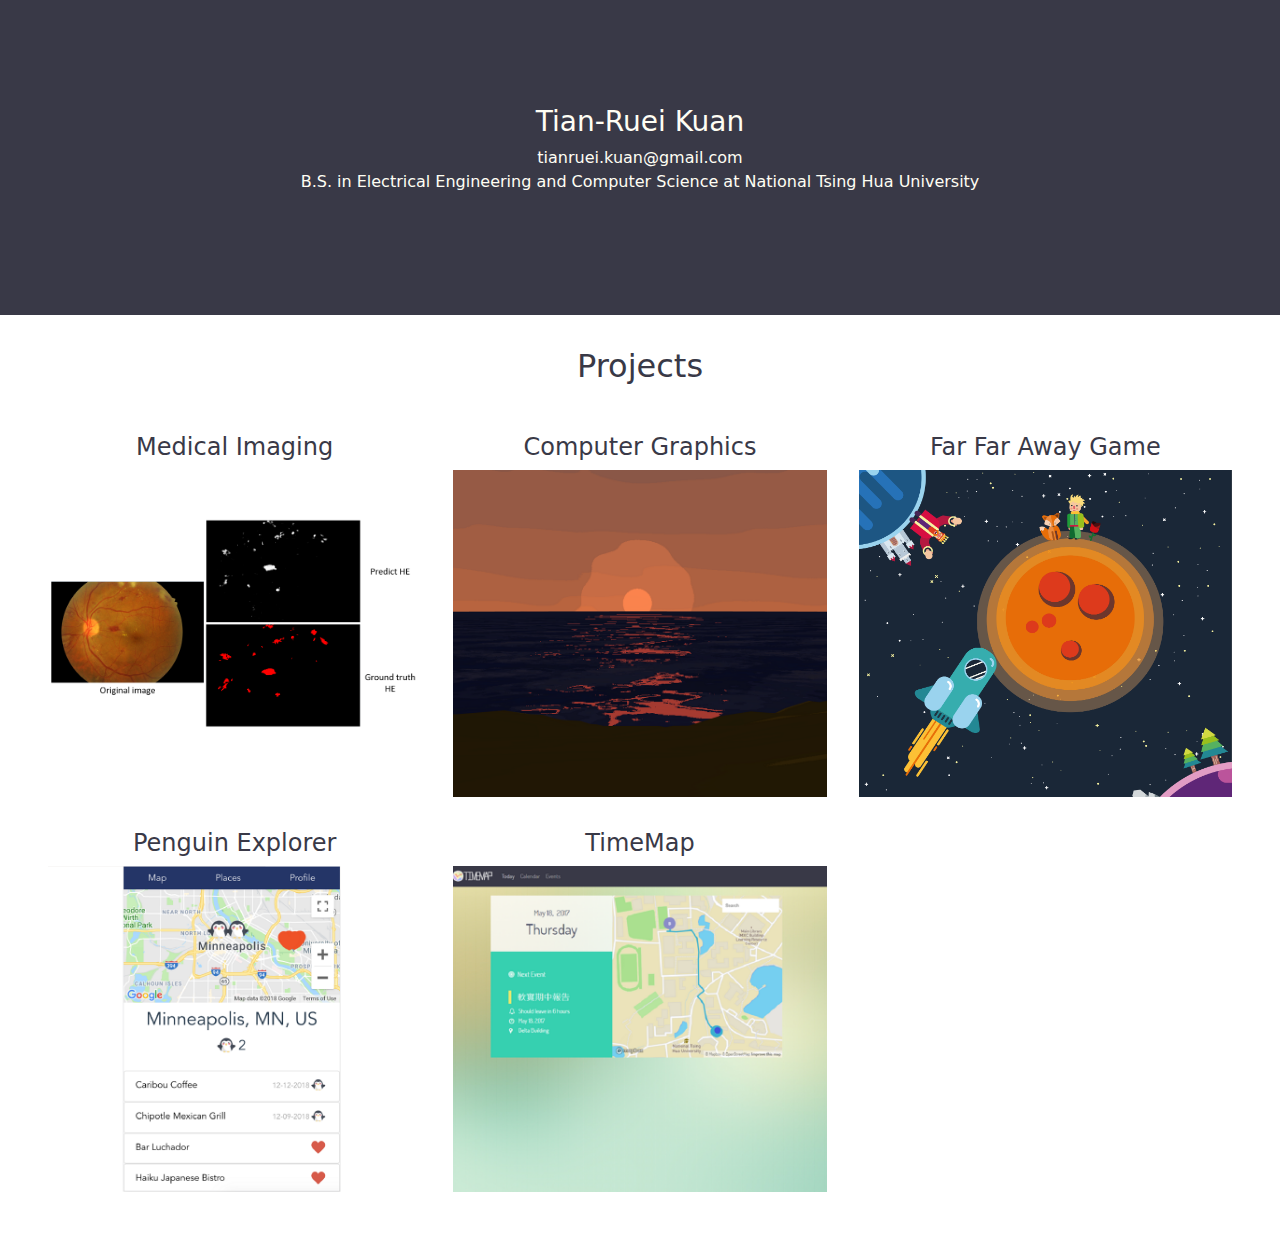
==== index.html @ 9412c103 "Add timemap link to github repo." ====
<!DOCTYPE html>
<html lang="en">

<head>
    <meta charset="UTF-8">
    <meta name="viewport" content="width=device-width, initial-scale=1.0">
    <meta http-equiv="X-UA-Compatible" content="ie=edge">
    <!--Google Fonts-->
    <!--link href="https://fonts.googleapis.com/css?family=Open+Sans+Condensed:300i|Quicksand" rel="stylesheet"-->
    <!--Font Awesome-->
    <!--link rel="stylesheet" href="https://opensource.keycdn.com/fontawesome/4.7.0/font-awesome.min.css" integrity="sha384-dNpIIXE8U05kAbPhy3G1cz+yZmTzA6CY8Vg/u2L9xRnHjJiAK76m2BIEaSEV+/aU" crossorigin="anonymous">-->
    <!--Bootstrap-->
    <link rel="stylesheet" href="https://stackpath.bootstrapcdn.com/bootstrap/4.3.1/css/bootstrap.min.css" integrity="sha384-ggOyR0iXCbMQv3Xipma34MD+dH/1fQ784/j6cY/iJTQUOhcWr7x9JvoRxT2MZw1T" crossorigin="anonymous">
    <link rel="stylesheet" href="styles/main.css">
    <link rel="shortcut icon" type="image/x-icon" href="favicon.ico" />

    <meta name="theme-color" content="#393947">
    <title>Tian-Ruei Kuan</title>
</head>

<body>
    <!--jumbotron-->
    <div class="dark-bg jumbotron jumbotron-fluid d-flex align-items-center">
        <div class="container text-center">
            <div>
                <h3>Tian-Ruei Kuan</h3>
                <div>
                  <p>
                    tianruei.kuan@gmail.com
                    <br>
                    B.S. in Electrical Engineering and Computer Science at National Tsing Hua University
                  </p>
                </div>
            </div>
        </div>
    </div>

    <div class="container-fluid d-flex align-items-center justify-content-center p-4">
      <div class="row m-2">
        <div class="col-12 justify-content-center mb-4">
          <h2 class="text-center">Projects</h2>
        </div>
        <a class="my-card col-12 col-md-4  justify-content-center" href="./projects/medical-imaging.html">
          <h4 class="text-center">Medical Imaging</h4>
          <img class="img-fluid" src="./images/idrid.png" alt="image" width="100%">
        </a>
        <a class="my-card col-12 col-md-4 justify-content-center" href="https://sites.google.com/a/umn.edu/kuan0021-csci5607/final-project">
          <h4 class="text-center">Computer Graphics</h4>
          <img class="img-fluid" src="./images/sunset.png" alt="image" width="100%">
        </a>
        <a class="my-card col-12 col-md-4 justify-content-center" href="https://www.youtube.com/watch?v=YwEAovM2F74">
          <h4 class="text-center">Far Far Away Game</h4>
          <img class="img-fluid" src="./images/rocket.png" alt="image" width="100%">
        </a>
        <a class="my-card col-12 col-md-4 justify-content-center" href="https://module2penguin.firebaseapp.com/">
          <h4 class="text-center">Penguin Explorer</h4>
          <img class="img-fluid" src="./images/penguin.png" alt="image" width="100%">
        </a>
        <a class="my-card col-12 col-md-4 justify-content-center" href="https://github.com/TRKuan/timemap-webapp">
          <h4 class="text-center">TimeMap</h4>
          <img class="img-fluid" src="./images/timemap.png" alt="image" width="100%">
        </a>
      </div>
    </div>


    <!--scripts-->
    <!--Bootstrap-->
    <script src="https://code.jquery.com/jquery-3.3.1.slim.min.js" integrity="sha384-q8i/X+965DzO0rT7abK41JStQIAqVgRVzpbzo5smXKp4YfRvH+8abtTE1Pi6jizo" crossorigin="anonymous"></script>
    <script src="https://cdnjs.cloudflare.com/ajax/libs/popper.js/1.14.7/umd/popper.min.js" integrity="sha384-UO2eT0CpHqdSJQ6hJty5KVphtPhzWj9WO1clHTMGa3JDZwrnQq4sF86dIHNDz0W1" crossorigin="anonymous"></script>
    <script src="https://stackpath.bootstrapcdn.com/bootstrap/4.3.1/js/bootstrap.min.js" integrity="sha384-JjSmVgyd0p3pXB1rRibZUAYoIIy6OrQ6VrjIEaFf/nJGzIxFDsf4x0xIM+B07jRM" crossorigin="anonymous"></script>
</body>

</html>
---- styles/main.css ----
* {box-sizing: border-box;}
html, body {
  font-family: -apple-system, system-ui;
  height: 100%;
}
body{
  color: rgb(57, 57, 71);
  background-color: white;
}
.container-fluid{
  min-height: 65%;
  max-width: 1400px;
  padding: 0;
}
.dark-bg{
  background-color: rgb(57, 57, 71);
  color: rgb(255, 254, 244);
}
.light-bg{
  color: rgb(57, 57, 71);
  background-color: white;
}
/**Customized buttom**/
.btn-primary {
  background-color: rgb(57, 57, 71);
  color: rgb(255, 254, 244);
  border: rgb(57, 57, 71);
}
.btn-primary:hover, .btn-primary:focus{
  background-color: rgb(70, 70, 85);
  color: rgb(255, 254, 244);
}
.btn-primary:active{
  background: rgb(70, 70, 85);
  color: rgb(255, 254, 244);
}
.btn-secondary {
  background-color: rgb(255, 254, 244);
  color: rgb(57, 57, 71);
  border: rgb(255, 254, 244);
}
.btn-secondary:hover, .btn-secondary:focus{
  background-color: rgb(255, 255, 247);
  color: rgb(57, 57, 71);
}
.btn-secondary:active{
  background: rgb(255, 255, 247);
  color: rgb(57, 57, 71);
}
/**Jumbotron**/
.jumbotron{
  min-height: 35%;
  margin-bottom: 0;
}
.jumbotron div{
  word-wrap:break-word;
}

/**cards**/
.my-card {
  padding: 1rem;
  -webkit-transition: 0.5s;
  -moz-transition: 0.5s;
  -ms-transition: 0.5s;
  -o-transition: 0.5s;
  transition: 0.5s;
}
.my-card, .my-card:hover, .my-card:focus, .my-card:active {
      text-decoration: none;
      color: inherit;
 }
a.my-card:hover{
  opacity: 0.8
}
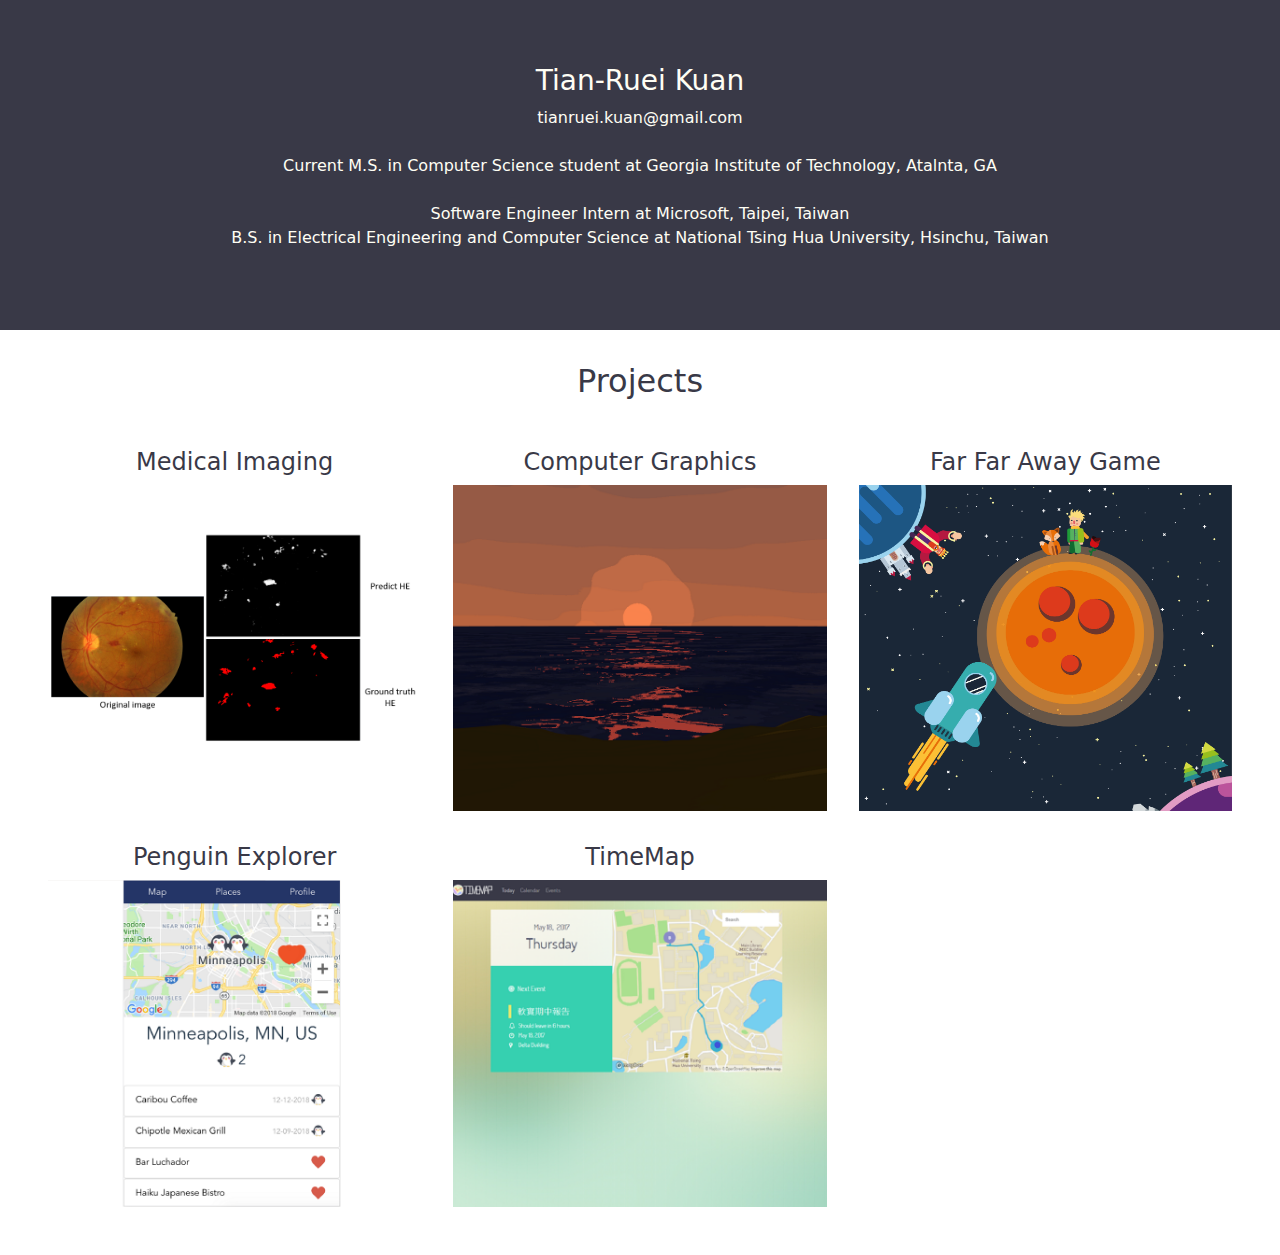
==== commit 8c731ad1: "Update profile" ====
--- a/index.html
+++ b/index.html
@@ -28,7 +28,13 @@
                   <p>
                     tianruei.kuan@gmail.com
                     <br>
-                    B.S. in Electrical Engineering and Computer Science at National Tsing Hua University
+                    <br>
+                    Current M.S. in Computer Science student at Georgia Institute of Technology, Atalnta, GA
+                    <br>
+                    <br>
+                    Software Engineer Intern at Microsoft, Taipei, Taiwan
+                    <br>
+                    B.S. in Electrical Engineering and Computer Science at National Tsing Hua University, Hsinchu, Taiwan
                   </p>
                 </div>
             </div>
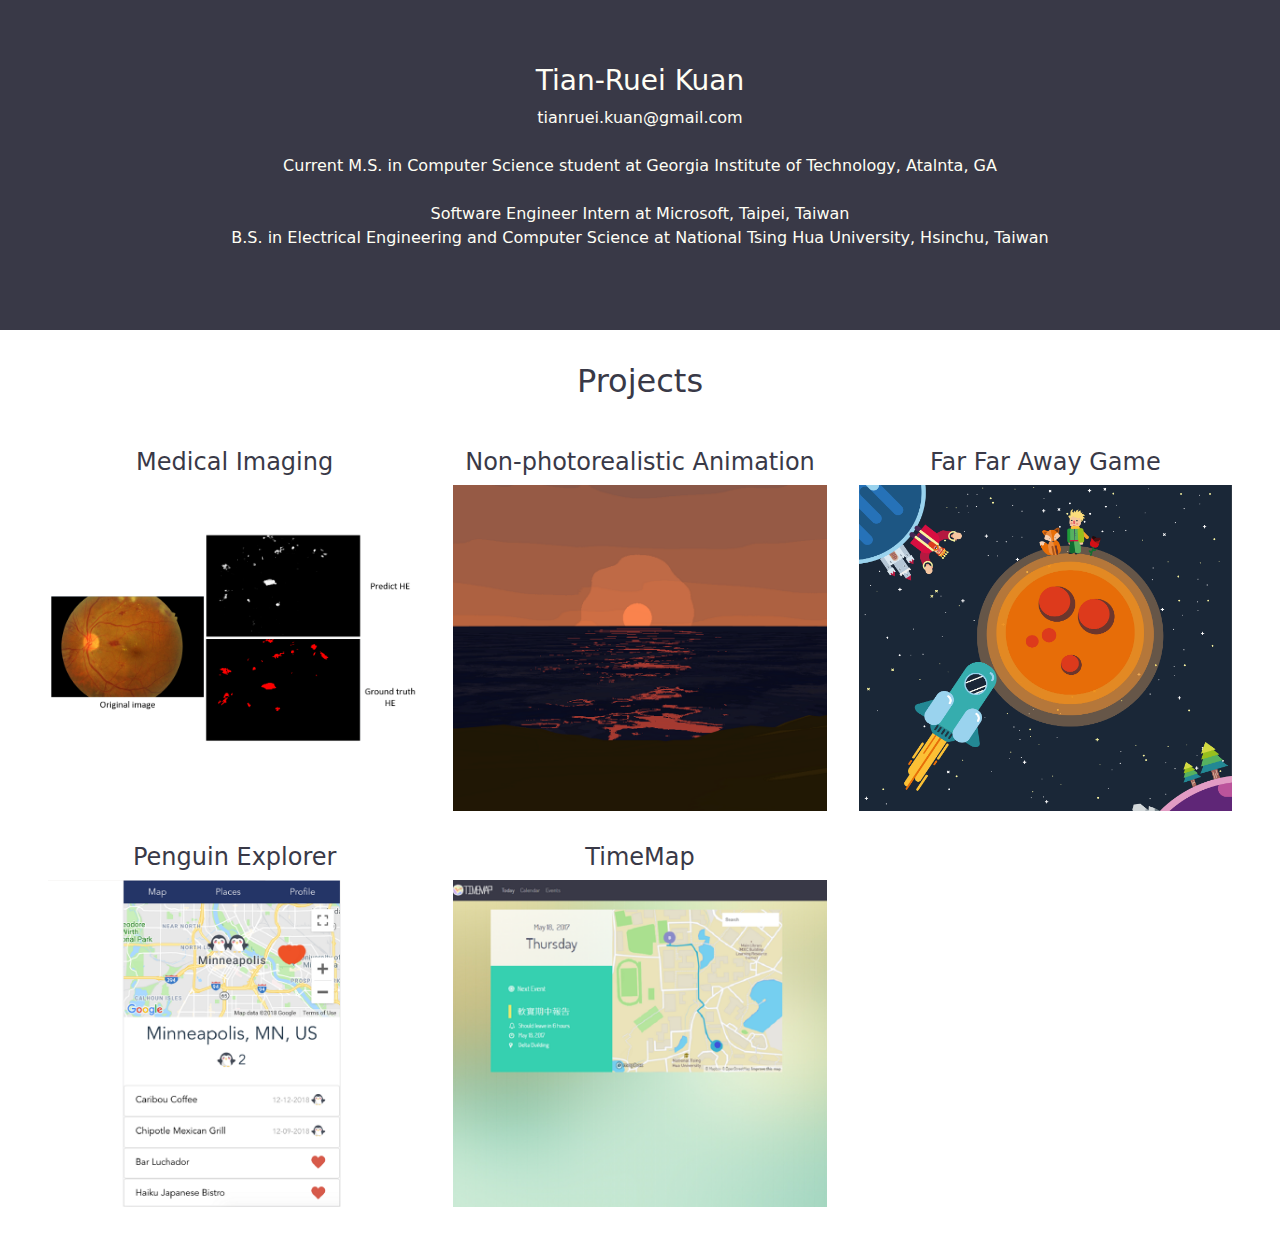
==== commit 7fd9557f: "Change Computer Graphics to Non-photorealistic Animation" ====
--- a/index.html
+++ b/index.html
@@ -51,7 +51,7 @@
           <img class="img-fluid" src="./images/idrid.png" alt="image" width="100%">
         </a>
         <a class="my-card col-12 col-md-4 justify-content-center" href="https://sites.google.com/a/umn.edu/kuan0021-csci5607/final-project">
-          <h4 class="text-center">Computer Graphics</h4>
+          <h4 class="text-center">Non-photorealistic Animation</h4>
           <img class="img-fluid" src="./images/sunset.png" alt="image" width="100%">
         </a>
         <a class="my-card col-12 col-md-4 justify-content-center" href="https://www.youtube.com/watch?v=YwEAovM2F74">
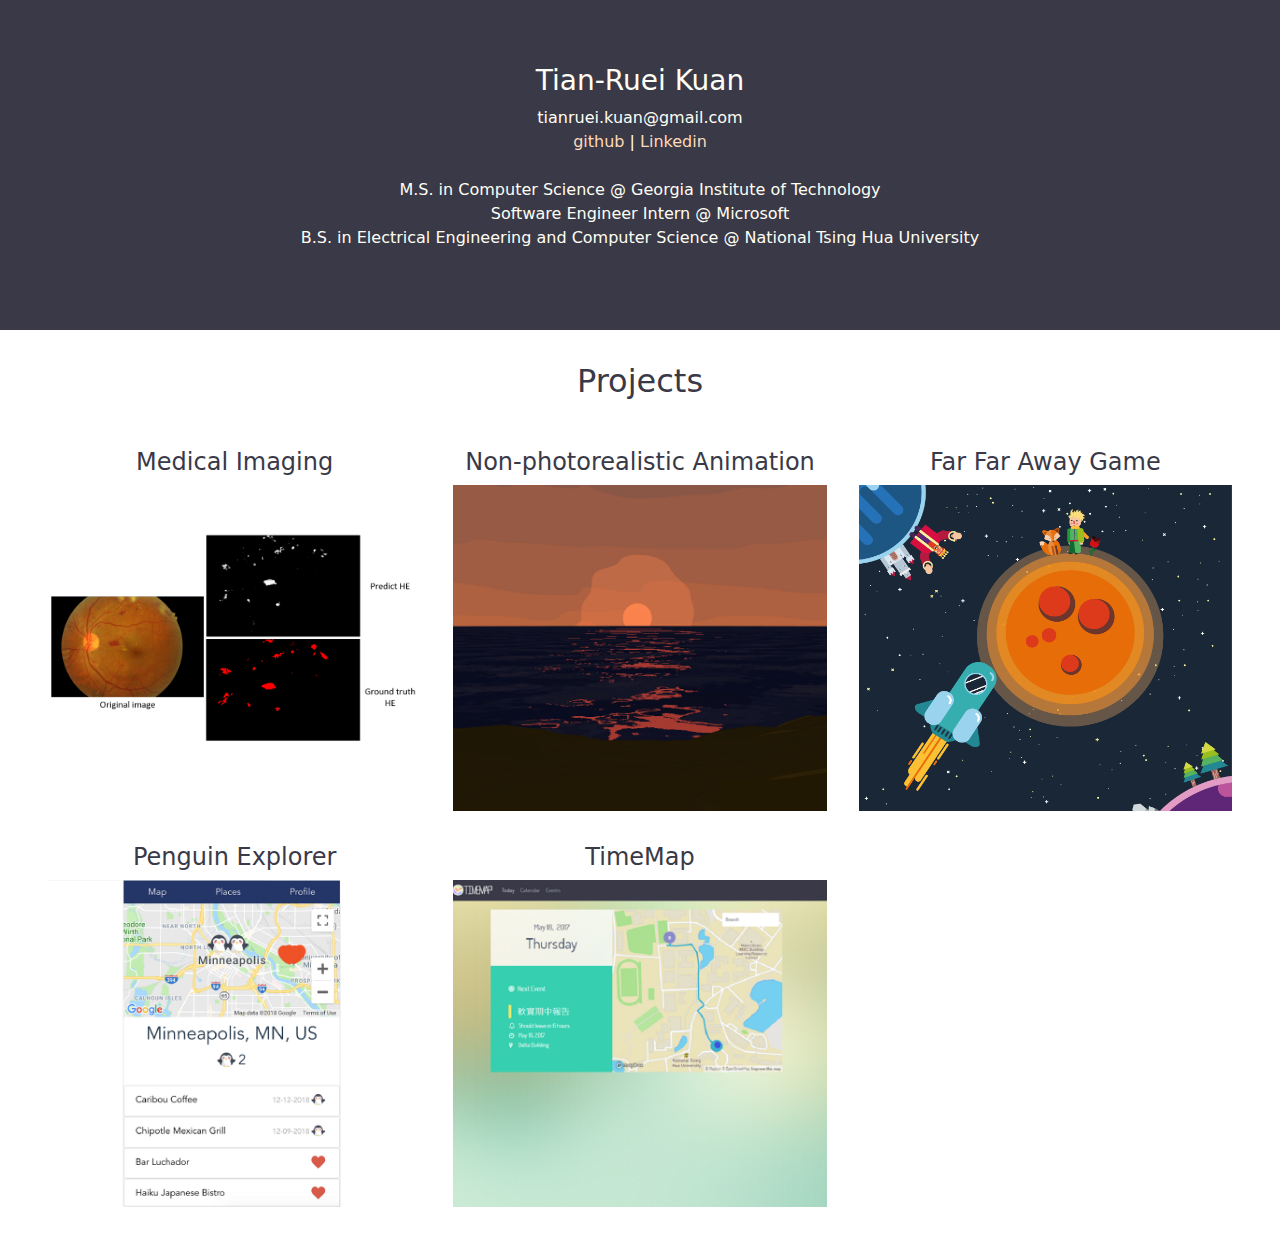
==== commit dd38e278: "Update jumbotron" ====
--- a/index.html
+++ b/index.html
@@ -28,13 +28,14 @@
                   <p>
                     tianruei.kuan@gmail.com
                     <br>
-                    <br>
-                    Current M.S. in Computer Science student at Georgia Institute of Technology, Atalnta, GA
+                    <a href="https://github.com/TRKuan">github</a> | <a href="https://www.linkedin.com/in/tian-ruei-kuan">Linkedin</a>  
                     <br>
                     <br>
-                    Software Engineer Intern at Microsoft, Taipei, Taiwan
+                    M.S. in Computer Science @ Georgia Institute of Technology
                     <br>
-                    B.S. in Electrical Engineering and Computer Science at National Tsing Hua University, Hsinchu, Taiwan
+                    Software Engineer Intern @ Microsoft
+                    <br>
+                    B.S. in Electrical Engineering and Computer Science @ National Tsing Hua University
                   </p>
                 </div>
             </div>
@@ -58,7 +59,7 @@
           <h4 class="text-center">Far Far Away Game</h4>
           <img class="img-fluid" src="./images/rocket.png" alt="image" width="100%">
         </a>
-        <a class="my-card col-12 col-md-4 justify-content-center" href="https://module2penguin.firebaseapp.com/">
+        <a class="my-card col-12 col-md-4 justify-content-center" href="https://github.com/TRKuan/penguin-explorer">
           <h4 class="text-center">Penguin Explorer</h4>
           <img class="img-fluid" src="./images/penguin.png" alt="image" width="100%">
         </a>
--- a/styles/main.css
+++ b/styles/main.css
@@ -55,6 +55,9 @@
 .jumbotron div{
   word-wrap:break-word;
 }
+.jumbotron a{
+  color:peachpuff;
+}
 
 /**cards**/
 .my-card {
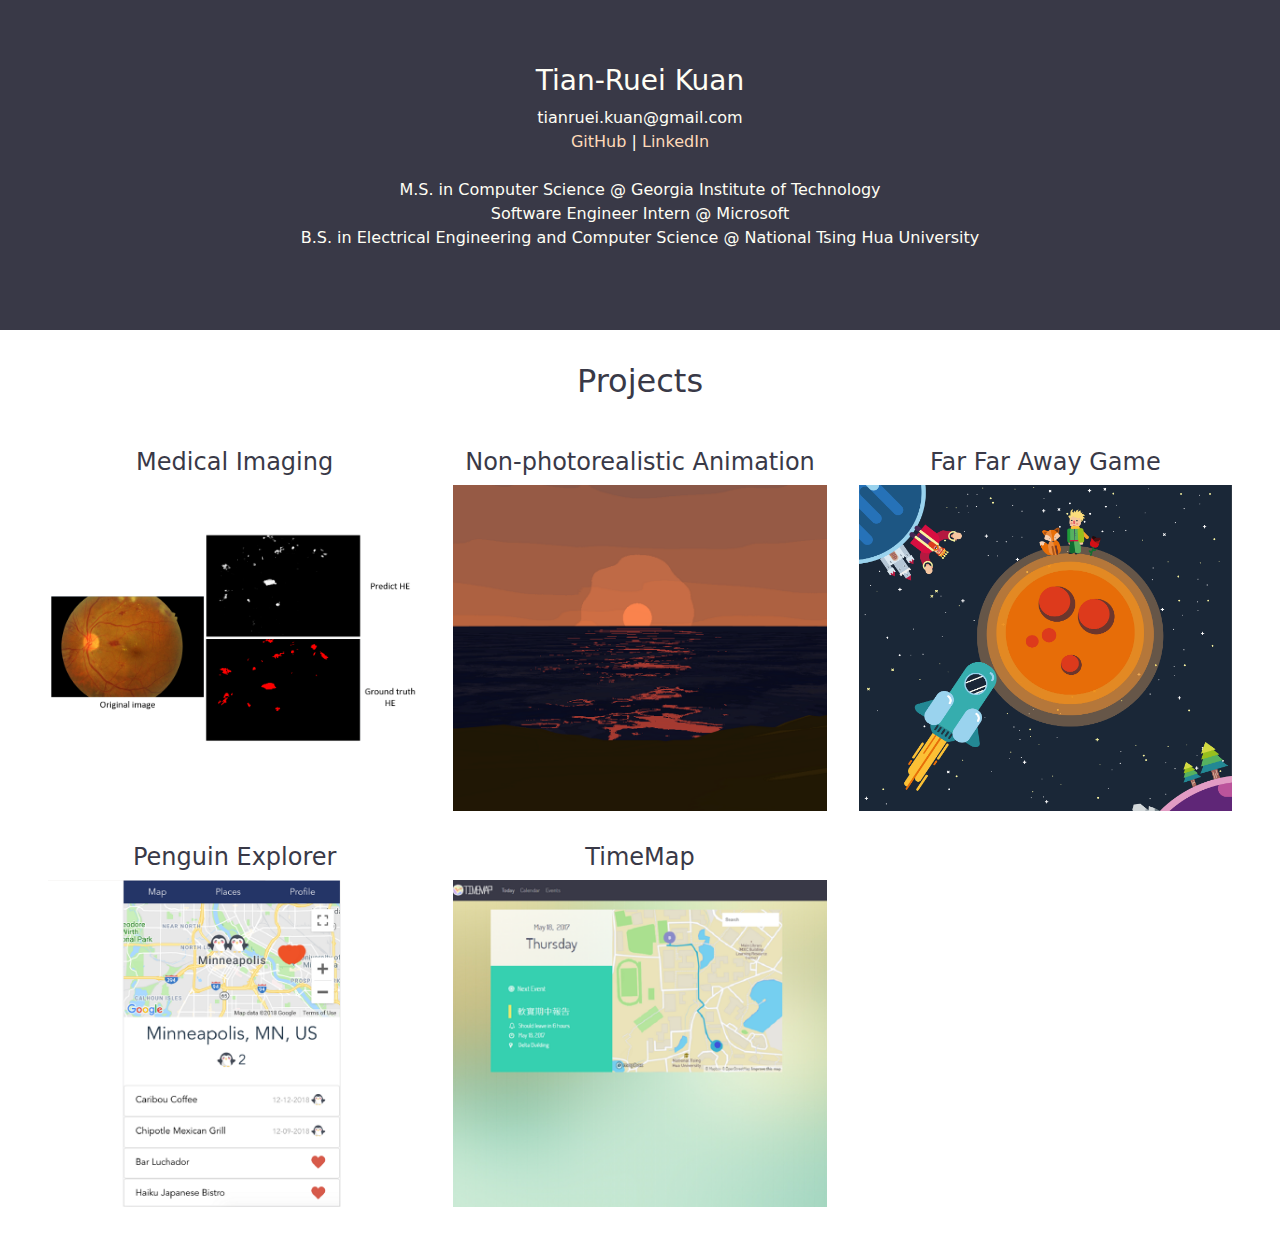
==== commit 20cf81d1: "Fix capitalization" ====
--- a/index.html
+++ b/index.html
@@ -28,7 +28,7 @@
                   <p>
                     tianruei.kuan@gmail.com
                     <br>
-                    <a href="https://github.com/TRKuan">github</a> | <a href="https://www.linkedin.com/in/tian-ruei-kuan">Linkedin</a>  
+                    <a href="https://github.com/TRKuan">GitHub</a> | <a href="https://www.linkedin.com/in/tian-ruei-kuan">LinkedIn</a>  
                     <br>
                     <br>
                     M.S. in Computer Science @ Georgia Institute of Technology
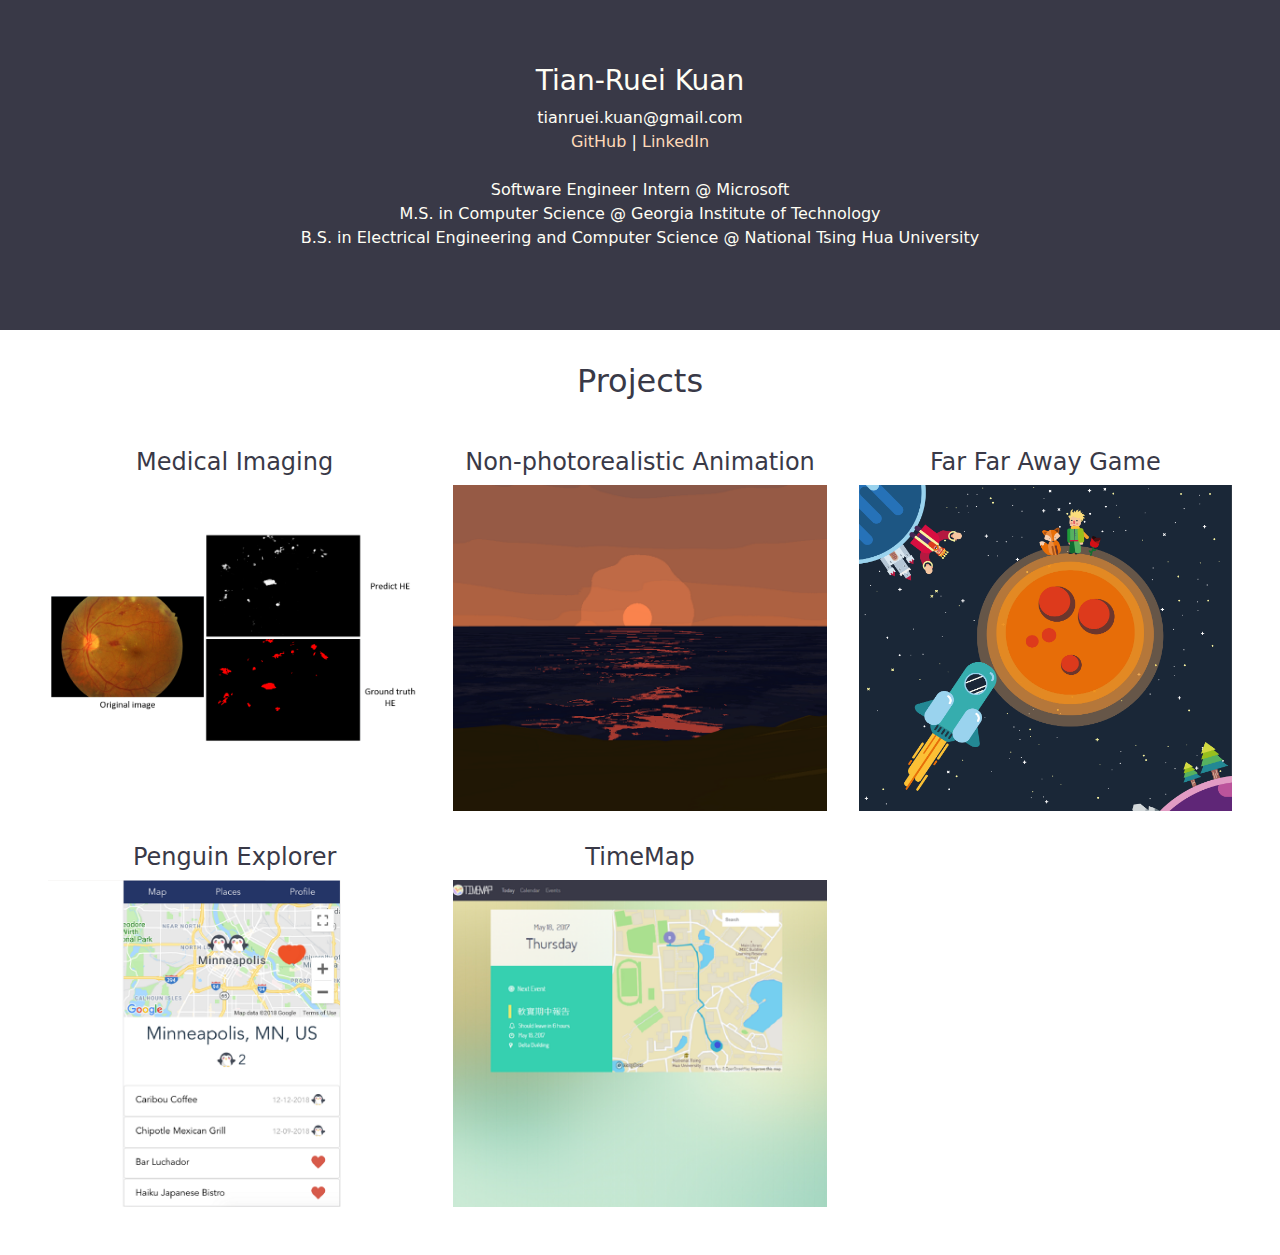
==== commit b29b2643: "Update index.html" ====
--- a/index.html
+++ b/index.html
@@ -31,9 +31,9 @@
                     <a href="https://github.com/TRKuan">GitHub</a> | <a href="https://www.linkedin.com/in/tian-ruei-kuan">LinkedIn</a>  
                     <br>
                     <br>
+                    Software Engineer Intern @ Microsoft
+                    <br>
                     M.S. in Computer Science @ Georgia Institute of Technology
-                    <br>
-                    Software Engineer Intern @ Microsoft
                     <br>
                     B.S. in Electrical Engineering and Computer Science @ National Tsing Hua University
                   </p>
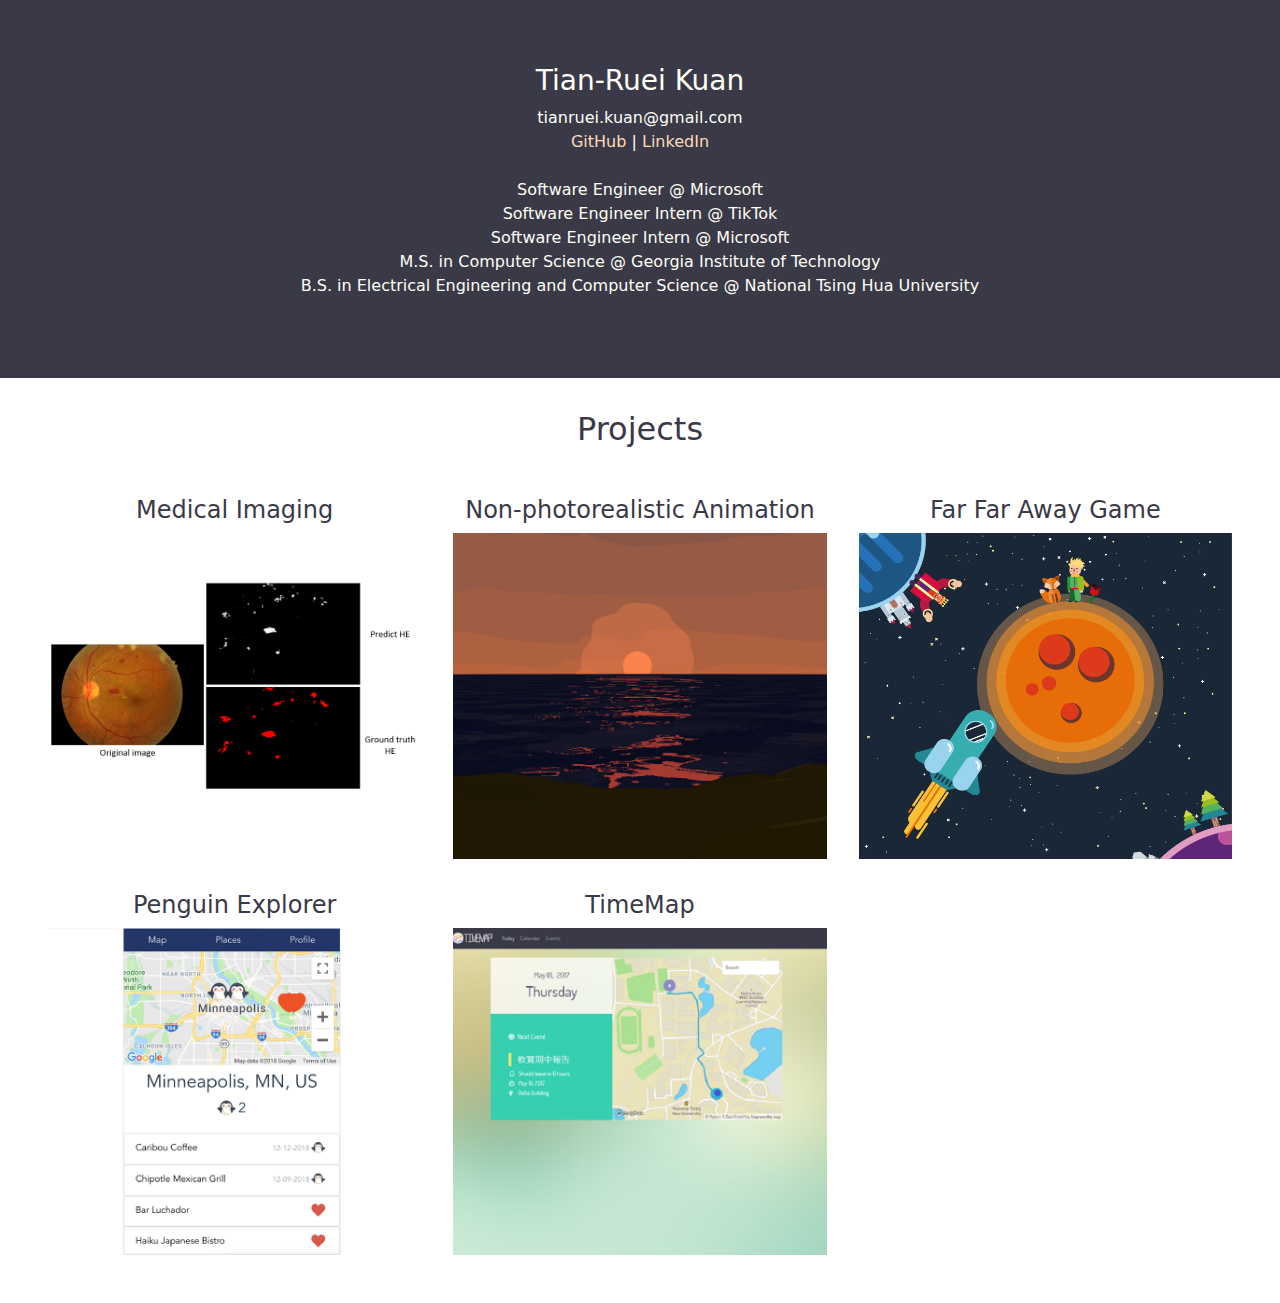
==== commit 1280b0b5: "Update work experience" ====
--- a/index.html
+++ b/index.html
@@ -30,6 +30,10 @@
                     <br>
                     <a href="https://github.com/TRKuan">GitHub</a> | <a href="https://www.linkedin.com/in/tian-ruei-kuan">LinkedIn</a>  
                     <br>
+                    <br>
+                    Software Engineer @ Microsoft
+                    <br>
+                    Software Engineer Intern @ TikTok
                     <br>
                     Software Engineer Intern @ Microsoft
                     <br>
